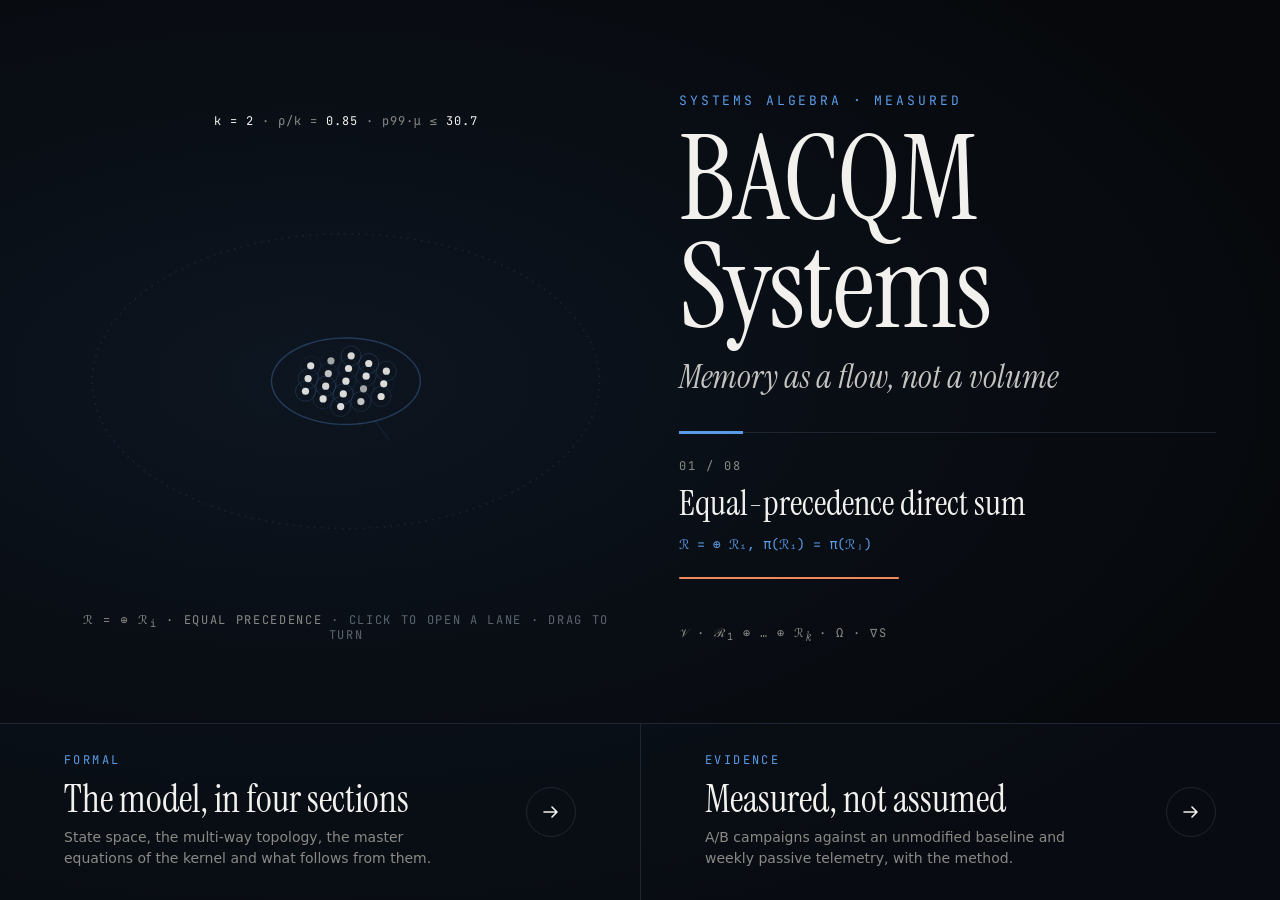
==== docs/index.html @ 31eeae19 "Site in docs/ on the BACQM-NRS3 template: living manifold, formal note, evidence Landing with the eq" ====
<!doctype html>
<html lang="en" data-theme="dark">
<head>
<meta charset="utf-8">
<meta name="viewport" content="width=device-width, initial-scale=1">
<title>BACQM Systems</title>
<meta name="description" content="Scale-invariant memory dynamics: an elastic domain split into equal-precedence collectors, a kernel control law with no fixed constants, and tail latency bounded by measurement.">
<meta name="theme-color" content="#06080b">
<link rel="icon" href="media/favicon.svg" type="image/svg+xml">
<meta property="og:type" content="website">
<meta property="og:site_name" content="BACQM Systems">
<meta property="og:title" content="BACQM Systems — scale-invariant memory dynamics">
<meta property="og:description" content="Equal-precedence collectors, a control law with no fixed constants, tail latency bounded by measurement.">
<meta property="og:url" content="https://naype888-cloud.github.io/bacqm-systems/">
<meta property="og:image" content="https://naype888-cloud.github.io/bacqm-systems/media/og.png">
<meta name="twitter:card" content="summary_large_image">
<link rel="preload" href="media/fonts/instrument-serif-latin-400-normal.woff2" as="font" type="font/woff2" crossorigin>
<link rel="stylesheet" href="shared/css/tokens.css">
<link rel="stylesheet" href="shared/css/landing.css?v=20261023">
<script>document.documentElement.classList.add("js")</script>
</head>
<body class="landing">
<main class="stage">
  <section class="hero" aria-labelledby="title">
    <figure class="scene">
      <canvas id="manifold" role="img" aria-label="The fast domain V at the centre; k collectors at equal angles around it; pages leave V in turn, one collector after the next, and drain into the outer dissipative ring."></canvas>
      <p class="readout" id="readout" aria-live="polite"></p>
      <noscript><img class="fallback" src="media/banner.svg" alt=""></noscript>
      <figcaption>ℛ = ⊕ ℛ<sub>i</sub> · equal precedence<span class="hint"> · click to open a lane · drag to turn</span></figcaption>
    </figure>

    <div class="copy">
      <p class="kicker">Systems algebra · measured</p>
      <h1 id="title">BACQM<br>Systems</h1>
      <p class="sub">Memory as a flow, not a volume</p>
      <div class="rule" aria-hidden="true"><span></span></div>

      <ol class="ticker" aria-label="The results">
        <li><a href="formal/#s2"><span class="n">01 / 08</span><span class="name">Equal-precedence direct sum</span><code>ℛ = ⊕ ℛᵢ,  π(ℛᵢ) = π(ℛⱼ)</code></a></li>
        <li><a href="formal/#s2"><span class="n">02 / 08</span><span class="name">Scale invariance</span><code>p99 · μ = ln 100 / (1 − ρ/k)</code></a></li>
        <li><a href="evidence/#ab"><span class="n">03 / 08</span><span class="name">Tail bound</span><code>p99 · p999 · max: −90 % … −99 %</code></a></li>
        <li><a href="evidence/#ab"><span class="n">04 / 08</span><span class="name">Declared trade-off</span><code>p50: +10.5 % … +13.8 %</code></a></li>
        <li><a href="formal/#s1"><span class="n">05 / 08</span><span class="name">Boundary of the fast domain</span><code>‖σ(t)‖ / C_V ≥ 0.9975</code></a></li>
        <li><a href="formal/#s3"><span class="n">06 / 08</span><span class="name">Asymmetric decoupling</span><code>𝔼[load_host] ≈ 0.19 … 0.21</code></a></li>
        <li><a href="formal/#s3"><span class="n">07 / 08</span><span class="name">Closed-loop dissipation</span><code>∂ₜE = P_in − ∇·J_S</code></a></li>
        <li><a href="evidence/#passive"><span class="n">08 / 08</span><span class="name">Non-invasive observation</span><code>2,582 passive samples</code></a></li>
      </ol>
      <div class="progress" aria-hidden="true"><span></span></div>

      <p class="spaces">𝒱 · ℛ<sub>1</sub> ⊕ … ⊕ ℛ<sub><span class="v">k</span></sub> · Ω · ∇S</p>
    </div>
  </section>

  <nav class="doors" aria-label="Choose a version">
    <a class="door" href="formal/">
      <span class="k">Formal</span>
      <span class="t">The model, in four sections</span>
      <span class="d">State space, the multi-way topology, the master equations of the kernel and what follows from them.</span>
      <span class="go" aria-hidden="true"></span>
    </a>
    <a class="door" href="evidence/">
      <span class="k">Evidence</span>
      <span class="t">Measured, not assumed</span>
      <span class="d">A/B campaigns against an unmodified baseline and weekly passive telemetry, with the method.</span>
      <span class="go" aria-hidden="true"></span>
    </a>
  </nav>
</main>
<script src="shared/js/manifold.js?v=20261023" defer></script>
</body>
</html>
---- docs/shared/css/tokens.css ----
/* Palette shared by the landing and the inner pages
   (the same tokens as BACQM-NRS3 and nava-robertson-schrodinger). */
:root {
  --bg: #f4f3ef; --panel: #ffffff; --ink: #0b0b0b; --ink2: #3b3a37; --muted: #67665f;
  --grid: #c9c7c0; --blue: #1f63b8; --orange: #eb6834; --green: #2f8f5b; --red: #d0343a; --violet: #7c5cd6;
  color-scheme: light;
}
@media (prefers-color-scheme: dark) {
  :root:not([data-theme="light"]) {
    --bg: #0f0f0e; --panel: #171716; --ink: #f2f1ee; --ink2: #c4c3bf; --muted: #8a8985;
    --grid: #2a2927; --blue: #5b9be6; --orange: #f08a5d; --green: #4fb37d; --red: #f0605f; --violet: #a48bf0;
    color-scheme: dark;
  }
}
:root[data-theme="dark"] {
  --bg: #0f0f0e; --panel: #171716; --ink: #f2f1ee; --ink2: #c4c3bf; --muted: #8a8985;
  --grid: #2a2927; --blue: #5b9be6; --orange: #f08a5d; --green: #4fb37d; --red: #f0605f; --violet: #a48bf0;
  color-scheme: dark;
}
body { margin: 0; background: var(--bg); color: var(--ink);
  font: 15px/1.5 system-ui, -apple-system, "Segoe UI", sans-serif; }
a { color: var(--blue); }
code { font: 0.86em/1.4 ui-monospace, "SFMono-Regular", Menlo, Consolas, monospace; }
:focus-visible { outline: 2px solid var(--blue); outline-offset: 2px; }
---- docs/shared/css/landing.css ----
/* Landing: the living manifold, the title, the results, the two doors.
   Serif for the mathematics, monospace for operators; blue is structure, warm is flow. */
@font-face { font-family: "Instrument Serif"; font-style: normal; font-weight: 400; font-display: swap;
  src: url("../../media/fonts/instrument-serif-latin-400-normal.woff2") format("woff2"); }
@font-face { font-family: "Instrument Serif"; font-style: italic; font-weight: 400; font-display: swap;
  src: url("../../media/fonts/instrument-serif-latin-400-italic.woff2") format("woff2"); }
@font-face { font-family: "JetBrains Mono"; font-style: normal; font-weight: 400; font-display: swap;
  src: url("../../media/fonts/jetbrains-mono-latin-400-normal.woff2") format("woff2"); }

body.landing {
  --night: #06080b; --dusk: #0d1520; --line: #1e2631; --warm: #f08a5d;
  --serif: "Instrument Serif", "Iowan Old Style", "Palatino Linotype", Georgia, serif;
  --mono: "JetBrains Mono", ui-monospace, "SFMono-Regular", Menlo, Consolas, monospace;
  --ease: cubic-bezier(.2, .8, .2, 1);
  min-height: 100vh; min-height: 100svh;
  background: radial-gradient(120% 90% at 24% 42%, var(--dusk), var(--night) 70%) fixed, var(--night);
  color: #f2f1ee; -webkit-font-smoothing: antialiased;
}
.landing ::selection { background: var(--warm); color: var(--night); }

.stage { min-height: 100vh; min-height: 100svh; display: grid; grid-template-rows: 1fr auto; }

/* ---- hero ---------------------------------------------------------------- */
.hero { display: grid; grid-template-columns: minmax(0, 1.05fr) minmax(0, 1fr); align-items: center;
  gap: clamp(16px, 4vw, 72px); padding: clamp(24px, 5vh, 64px) clamp(16px, 5vw, 88px) clamp(16px, 3vh, 40px);
  max-width: 1560px; width: 100%; margin: 0 auto; box-sizing: border-box; }

.scene { position: relative; margin: 0; aspect-ratio: 1 / 1; max-height: 72svh; width: 100%; justify-self: center; }
.scene canvas { position: absolute; inset: 0; width: 100%; height: 100%; display: block;
  cursor: grab; touch-action: pan-y; opacity: 0; transition: opacity 1.2s var(--ease); }
.scene canvas.ready { opacity: 1; }
.scene canvas:active { cursor: grabbing; }
.scene .fallback { position: absolute; inset: 0; width: 100%; height: 100%; object-fit: contain; }
.scene figcaption { position: absolute; left: 0; right: 0; bottom: 2%; text-align: center;
  font: 12px/1 var(--mono); letter-spacing: .14em; text-transform: uppercase; color: #8a8985; }
.scene .hint { color: #5d6470; }
.scene figcaption sub { text-transform: none; }
.scene .readout { position: absolute; left: 0; right: 0; top: 2%; text-align: center;
  font: 12px/1.5 var(--mono); letter-spacing: .08em; color: #8a8985; font-variant-numeric: tabular-nums; }
.scene .readout b { color: #f2f1ee; font-weight: 400; }
.scene .readout .hot { color: var(--warm); }
@media (hover: none) { .scene .hint { display: none; } }

.copy { min-width: 0; }
.kicker { margin: 0 0 clamp(10px, 2vh, 18px); font: 13px/1 var(--mono); letter-spacing: .22em;
  text-transform: uppercase; color: var(--blue); }
h1 { margin: 0; font: 400 clamp(3.4rem, 9.2vw, 8.6rem)/.92 var(--serif); letter-spacing: -.01em; color: #f2f1ee; }
h1 sup { font-size: .5em; vertical-align: .82em; margin-left: .04em; line-height: 0; }
.sub { margin: .5em 0 0; font: italic 400 clamp(1.35rem, 2.6vw, 2.6rem)/1.15 var(--serif); color: #c4c3bf; }

.rule { position: relative; height: 1px; background: var(--line); margin: clamp(22px, 4vh, 40px) 0 clamp(18px, 3vh, 28px); }
.rule span { position: absolute; left: 0; top: -1px; height: 3px; width: 64px; background: var(--blue); }

.ticker { list-style: none; margin: 0; padding: 0; display: grid; }
.ticker li { grid-area: 1 / 1; }
.ticker a { display: block; text-decoration: none; color: inherit; outline-offset: 6px; border-radius: 4px; }
.ticker .n { display: block; font: 12px/1 var(--mono); letter-spacing: .16em; color: #8a8985; }
.ticker .name { display: block; margin: .38em 0 .28em; font: 400 clamp(1.6rem, 2.7vw, 2.5rem)/1.1 var(--serif); color: #f2f1ee;
  transition: color .3s; }
.ticker code { font: clamp(12px, 1.05vw, 15px)/1.4 var(--mono); color: var(--blue); overflow-wrap: anywhere; }
.ticker a:hover .name, .ticker a:focus-visible .name { color: var(--warm); }

/* Without JavaScript the results are a plain list. */
html:not(.js) .ticker { gap: 14px; }
html:not(.js) .ticker li { grid-area: auto; }
html:not(.js) .ticker .name { font-size: 1.3rem; }
html:not(.js) .progress { display: none; }
.js .ticker li { opacity: 0; transform: translateY(10px); visibility: hidden;
  transition: opacity .55s var(--ease), transform .55s var(--ease), visibility 0s .55s; }
.js .ticker li.on { opacity: 1; transform: none; visibility: visible; transition-delay: 0s; }
.js .ticker li.off { transform: translateY(-6px); }

.progress { width: min(220px, 50%); height: 2px; border-radius: 2px; background: var(--line); margin-top: 22px; overflow: hidden; }
.progress span { display: block; height: 100%; width: 100%; background: var(--warm); transform-origin: left; transform: scaleX(0); }
.progress.run span { animation: fill var(--tick, 3s) linear forwards; }
.ticker:hover ~ .progress span, .ticker:focus-within ~ .progress span { animation-play-state: paused; }
@keyframes fill { to { transform: scaleX(1); } }

.spaces { margin: clamp(22px, 5vh, 52px) 0 0; font: 12px/1.6 var(--mono); letter-spacing: .12em;
  text-transform: uppercase; color: #8a8985; }
.spaces .v { text-transform: none; font-family: var(--serif); font-style: italic; font-size: 1.15em; letter-spacing: 0; }

/* entrance */
.js .kicker, .js h1, .js .sub, .js .rule, .js .ticker, .js .progress, .js .spaces, .js .doors {
  animation: rise 1s var(--ease) both; }
.js h1 { animation-delay: .15s; } .js .sub { animation-delay: .35s; } .js .rule { animation-delay: .5s; }
.js .ticker, .js .progress { animation-delay: .65s; } .js .spaces { animation-delay: .8s; } .js .doors { animation-delay: .95s; }
@keyframes rise { from { opacity: 0; transform: translateY(16px); } }

/* ---- doors --------------------------------------------------------------- */
.doors { display: grid; grid-template-columns: 1fr 1fr; border-top: 1px solid var(--line); }
.door { position: relative; display: grid; grid-template-columns: 1fr auto; grid-template-rows: auto auto auto; column-gap: 24px;
  padding: clamp(22px, 3.4vh, 36px) clamp(16px, 5vw, 88px); text-decoration: none; color: #f2f1ee;
  background: rgba(13, 21, 32, .35); overflow: hidden; isolation: isolate;
  transition: background .4s var(--ease); }
.door + .door { border-left: 1px solid var(--line); }
.door::before { content: ""; position: absolute; left: 0; top: -1px; height: 2px; width: 100%; background: var(--warm);
  transform: scaleX(0); transform-origin: left; transition: transform .6s var(--ease); }
.door .k { grid-column: 1; font: 12px/1 var(--mono); letter-spacing: .2em; text-transform: uppercase; color: var(--blue); }
.door .t { grid-column: 1; margin: .32em 0 .22em; font: 400 clamp(1.7rem, 3vw, 2.6rem)/1.05 var(--serif); }
.door .d { grid-column: 1; max-width: 44ch; font-size: 14px; line-height: 1.5; color: #8a8985; transition: color .4s; }
.door .go { grid-column: 2; grid-row: 1 / 4; align-self: center; width: 48px; height: 48px; border-radius: 50%;
  border: 1px solid var(--line); transition: border-color .4s, background .4s, transform .5s var(--ease);
  background: no-repeat center / 18px url("data:image/svg+xml,%3Csvg xmlns='http://www.w3.org/2000/svg' viewBox='0 0 18 18' fill='none' stroke='%23f2f1ee' stroke-width='1.6' stroke-linecap='round' stroke-linejoin='round'%3E%3Cpath d='M2 9h13M10 4l5 5-5 5'/%3E%3C/svg%3E"); }
.door:hover, .door:focus-visible { background: rgba(23, 34, 50, .6); outline: none; }
.door:hover::before, .door:focus-visible::before { transform: scaleX(1); }
.door:hover .d, .door:focus-visible .d { color: #c4c3bf; }
.door:hover .go, .door:focus-visible .go { border-color: var(--warm); background-color: rgba(240, 138, 93, .12); transform: translateX(6px); }
.door:focus-visible { box-shadow: inset 0 0 0 2px var(--blue); }

/* ---- small screens ------------------------------------------------------- */
@media (max-width: 860px) {
  .hero { grid-template-columns: 1fr; gap: 0; padding-top: 12px; }
  .scene { max-width: 520px; max-height: 56svh; }
  .copy { padding: 22px 0 8px; }
}
@media (max-width: 640px) {
  .doors { grid-template-columns: 1fr; }
  .door + .door { border-left: 0; border-top: 1px solid var(--line); }
  .door .go { width: 40px; height: 40px; }
}

@media (prefers-reduced-motion: reduce) {
  .landing *, .landing *::before { animation: none !important; transition: none !important; }
  .scene canvas { opacity: 1; }
}
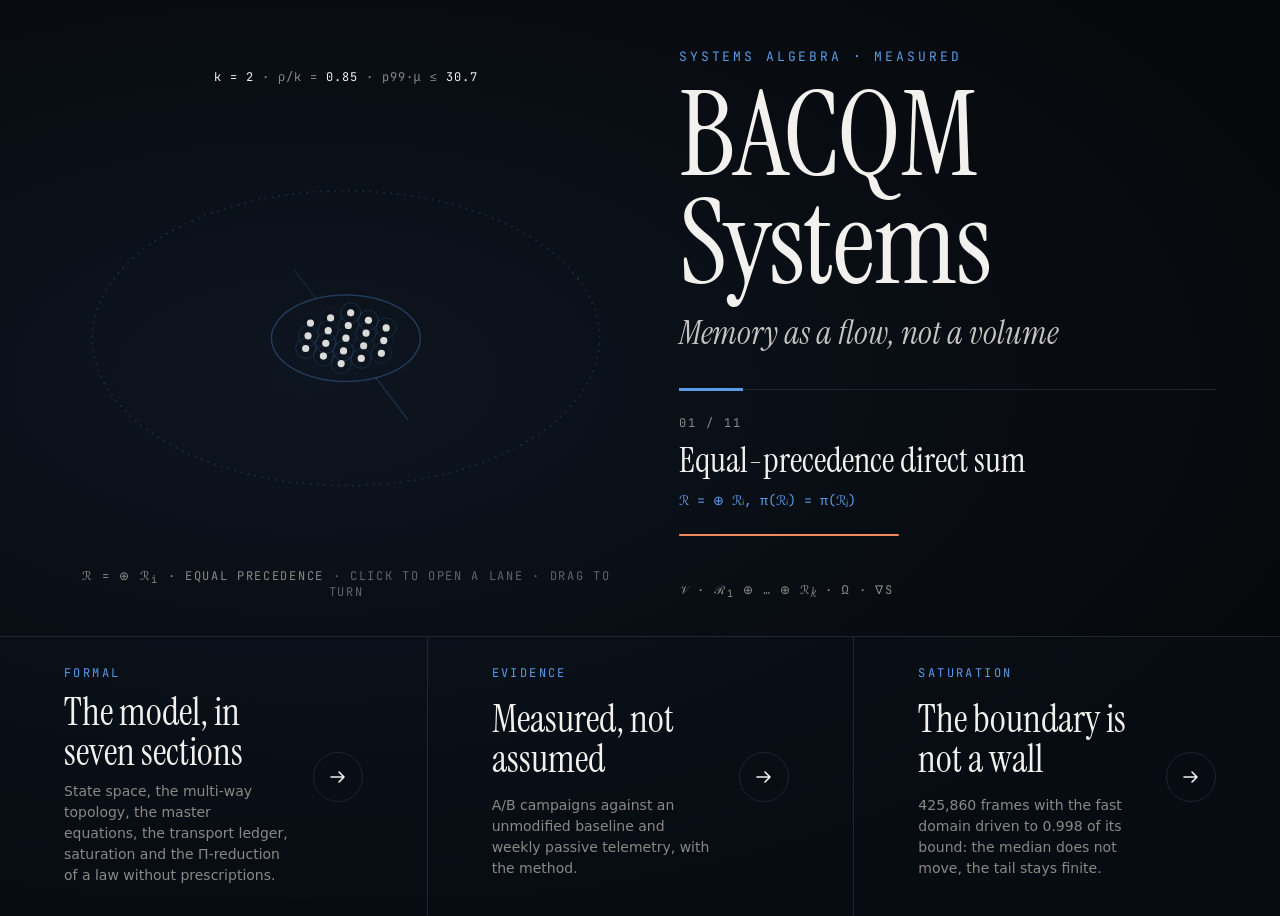
==== commit 43d38f1b: "Transport ledger, saturation without divergence and the Π-reduction Formal note §4–§7: transport ope" ====
--- a/docs/index.html
+++ b/docs/index.html
@@ -4,7 +4,7 @@
 <meta charset="utf-8">
 <meta name="viewport" content="width=device-width, initial-scale=1">
 <title>BACQM Systems</title>
-<meta name="description" content="Scale-invariant memory dynamics: an elastic domain split into equal-precedence collectors, a kernel control law with no fixed constants, and tail latency bounded by measurement.">
+<meta name="description" content="Scale-invariant memory dynamics: an elastic domain split into equal-precedence collectors, a kernel law without prescriptions of size, an exact transport ledger, and latency bounded at the boundary of the fast domain.">
 <meta name="theme-color" content="#06080b">
 <link rel="icon" href="media/favicon.svg" type="image/svg+xml">
 <meta property="og:type" content="website">
@@ -16,7 +16,7 @@
 <meta name="twitter:card" content="summary_large_image">
 <link rel="preload" href="media/fonts/instrument-serif-latin-400-normal.woff2" as="font" type="font/woff2" crossorigin>
 <link rel="stylesheet" href="shared/css/tokens.css">
-<link rel="stylesheet" href="shared/css/landing.css?v=20261023">
+<link rel="stylesheet" href="shared/css/landing.css?v=20261024">
 <script>document.documentElement.classList.add("js")</script>
 </head>
 <body class="landing">
@@ -36,14 +36,17 @@
       <div class="rule" aria-hidden="true"><span></span></div>
 
       <ol class="ticker" aria-label="The results">
-        <li><a href="formal/#s2"><span class="n">01 / 08</span><span class="name">Equal-precedence direct sum</span><code>ℛ = ⊕ ℛᵢ,  π(ℛᵢ) = π(ℛⱼ)</code></a></li>
-        <li><a href="formal/#s2"><span class="n">02 / 08</span><span class="name">Scale invariance</span><code>p99 · μ = ln 100 / (1 − ρ/k)</code></a></li>
-        <li><a href="evidence/#ab"><span class="n">03 / 08</span><span class="name">Tail bound</span><code>p99 · p999 · max: −90 % … −99 %</code></a></li>
-        <li><a href="evidence/#ab"><span class="n">04 / 08</span><span class="name">Declared trade-off</span><code>p50: +10.5 % … +13.8 %</code></a></li>
-        <li><a href="formal/#s1"><span class="n">05 / 08</span><span class="name">Boundary of the fast domain</span><code>‖σ(t)‖ / C_V ≥ 0.9975</code></a></li>
-        <li><a href="formal/#s3"><span class="n">06 / 08</span><span class="name">Asymmetric decoupling</span><code>𝔼[load_host] ≈ 0.19 … 0.21</code></a></li>
-        <li><a href="formal/#s3"><span class="n">07 / 08</span><span class="name">Closed-loop dissipation</span><code>∂ₜE = P_in − ∇·J_S</code></a></li>
-        <li><a href="evidence/#passive"><span class="n">08 / 08</span><span class="name">Non-invasive observation</span><code>2,582 passive samples</code></a></li>
+        <li><a href="formal/#s2"><span class="n">01 / 11</span><span class="name">Equal-precedence direct sum</span><code>ℛ = ⊕ ℛᵢ,  π(ℛᵢ) = π(ℛⱼ)</code></a></li>
+        <li><a href="formal/#s2"><span class="n">02 / 11</span><span class="name">Scale invariance</span><code>p99 · μ = ln 100 / (1 − ρ/k)</code></a></li>
+        <li><a href="formal/#s6"><span class="n">03 / 11</span><span class="name">Law without prescriptions</span><code>Φ(σ/C_V, ℓᵢ/C_R, ρ/k, P) = 0</code></a></li>
+        <li><a href="evidence/#ab"><span class="n">04 / 11</span><span class="name">Tail bound</span><code>p99 · p999 · max: −90 % … −99 %</code></a></li>
+        <li><a href="evidence/#ab"><span class="n">05 / 11</span><span class="name">Declared trade-off</span><code>p50: +10.5 % … +13.8 %</code></a></li>
+        <li><a href="formal/#s1"><span class="n">06 / 11</span><span class="name">Boundary of the fast domain</span><code>‖σ(t)‖ / C_V ≥ 0.9975</code></a></li>
+        <li><a href="evidence/#saturation"><span class="n">07 / 11</span><span class="name">Saturation without divergence</span><code>s ≥ 0.98:  q50 = 1.01 T₀,  q99 = 3.55 T₀</code></a></li>
+        <li><a href="formal/#s3"><span class="n">08 / 11</span><span class="name">Asymmetric decoupling</span><code>𝔼[load_host | duty ≥ 0.9] = 0.20</code></a></li>
+        <li><a href="evidence/#ledger"><span class="n">09 / 11</span><span class="name">Exact ledger</span><code>R = N + F,   Δ = F↑ = 4 / 1,260</code></a></li>
+        <li><a href="formal/#s3"><span class="n">10 / 11</span><span class="name">Closed-loop dissipation</span><code>∂ₜE = P_in − ∇·J_S</code></a></li>
+        <li><a href="evidence/#passive"><span class="n">11 / 11</span><span class="name">Non-invasive observation</span><code>2,582 passive samples</code></a></li>
       </ol>
       <div class="progress" aria-hidden="true"><span></span></div>
 
@@ -54,8 +57,8 @@
   <nav class="doors" aria-label="Choose a version">
     <a class="door" href="formal/">
       <span class="k">Formal</span>
-      <span class="t">The model, in four sections</span>
-      <span class="d">State space, the multi-way topology, the master equations of the kernel and what follows from them.</span>
+      <span class="t">The model, in seven sections</span>
+      <span class="d">State space, the multi-way topology, the master equations, the transport ledger, saturation and the Π-reduction of a law without prescriptions.</span>
       <span class="go" aria-hidden="true"></span>
     </a>
     <a class="door" href="evidence/">
@@ -64,8 +67,14 @@
       <span class="d">A/B campaigns against an unmodified baseline and weekly passive telemetry, with the method.</span>
       <span class="go" aria-hidden="true"></span>
     </a>
+    <a class="door" href="evidence/#saturation">
+      <span class="k">Saturation</span>
+      <span class="t">The boundary is not a wall</span>
+      <span class="d">425,860 frames with the fast domain driven to 0.998 of its bound: the median does not move, the tail stays finite.</span>
+      <span class="go" aria-hidden="true"></span>
+    </a>
   </nav>
 </main>
-<script src="shared/js/manifold.js?v=20261023" defer></script>
+<script src="shared/js/manifold.js?v=20261024" defer></script>
 </body>
 </html>
--- a/docs/shared/css/landing.css
+++ b/docs/shared/css/landing.css
@@ -1,4 +1,4 @@
-/* Landing: the living manifold, the title, the results, the two doors.
+/* Landing: the living manifold, the title, the results, the three doors.
    Serif for the mathematics, monospace for operators; blue is structure, warm is flow. */
 @font-face { font-family: "Instrument Serif"; font-style: normal; font-weight: 400; font-display: swap;
   src: url("../../media/fonts/instrument-serif-latin-400-normal.woff2") format("woff2"); }
@@ -88,7 +88,7 @@
 @keyframes rise { from { opacity: 0; transform: translateY(16px); } }
 
 /* ---- doors --------------------------------------------------------------- */
-.doors { display: grid; grid-template-columns: 1fr 1fr; border-top: 1px solid var(--line); }
+.doors { display: grid; grid-template-columns: repeat(3, 1fr); border-top: 1px solid var(--line); }
 .door { position: relative; display: grid; grid-template-columns: 1fr auto; grid-template-rows: auto auto auto; column-gap: 24px;
   padding: clamp(22px, 3.4vh, 36px) clamp(16px, 5vw, 88px); text-decoration: none; color: #f2f1ee;
   background: rgba(13, 21, 32, .35); overflow: hidden; isolation: isolate;
@@ -109,6 +109,10 @@
 .door:focus-visible { box-shadow: inset 0 0 0 2px var(--blue); }
 
 /* ---- small screens ------------------------------------------------------- */
+@media (max-width: 1100px) {
+  .door { padding-left: clamp(16px, 3vw, 40px); padding-right: clamp(16px, 3vw, 40px); }
+  .door .go { width: 40px; height: 40px; }
+}
 @media (max-width: 860px) {
   .hero { grid-template-columns: 1fr; gap: 0; padding-top: 12px; }
   .scene { max-width: 520px; max-height: 56svh; }
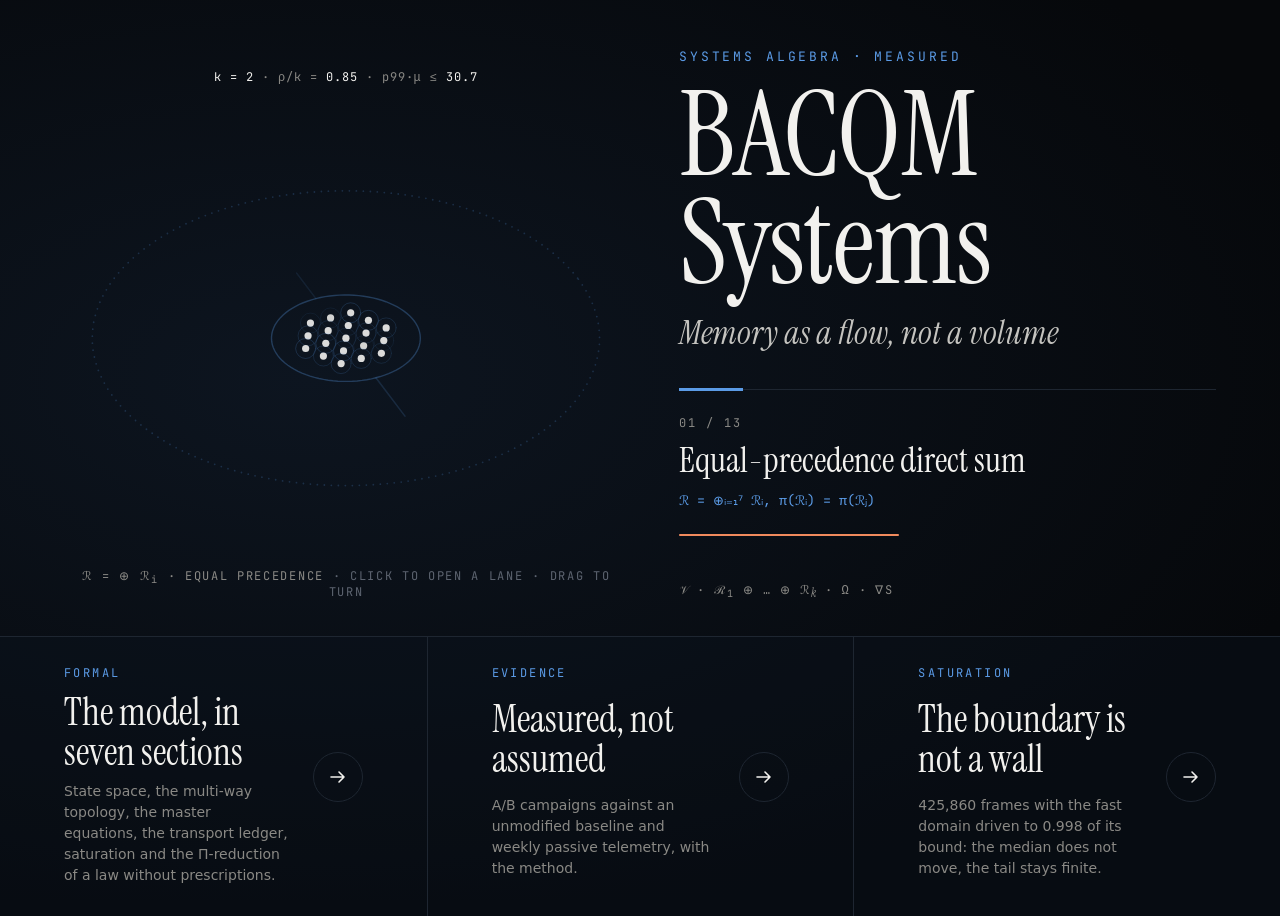
==== commit 1b8a7771: "docs(formal): robertson-schroedinger bounded eigenstate, 7-collector manifold and asymptotic saturat" ====
--- a/docs/index.html
+++ b/docs/index.html
@@ -36,17 +36,19 @@
       <div class="rule" aria-hidden="true"><span></span></div>
 
       <ol class="ticker" aria-label="The results">
-        <li><a href="formal/#s2"><span class="n">01 / 11</span><span class="name">Equal-precedence direct sum</span><code>ℛ = ⊕ ℛᵢ,  π(ℛᵢ) = π(ℛⱼ)</code></a></li>
-        <li><a href="formal/#s2"><span class="n">02 / 11</span><span class="name">Scale invariance</span><code>p99 · μ = ln 100 / (1 − ρ/k)</code></a></li>
-        <li><a href="formal/#s6"><span class="n">03 / 11</span><span class="name">Law without prescriptions</span><code>Φ(σ/C_V, ℓᵢ/C_R, ρ/k, P) = 0</code></a></li>
-        <li><a href="evidence/#ab"><span class="n">04 / 11</span><span class="name">Tail bound</span><code>p99 · p999 · max: −90 % … −99 %</code></a></li>
-        <li><a href="evidence/#ab"><span class="n">05 / 11</span><span class="name">Declared trade-off</span><code>p50: +10.5 % … +13.8 %</code></a></li>
-        <li><a href="formal/#s1"><span class="n">06 / 11</span><span class="name">Boundary of the fast domain</span><code>‖σ(t)‖ / C_V ≥ 0.9975</code></a></li>
-        <li><a href="evidence/#saturation"><span class="n">07 / 11</span><span class="name">Saturation without divergence</span><code>s ≥ 0.98:  q50 = 1.01 T₀,  q99 = 3.55 T₀</code></a></li>
-        <li><a href="formal/#s3"><span class="n">08 / 11</span><span class="name">Asymmetric decoupling</span><code>𝔼[load_host | duty ≥ 0.9] = 0.20</code></a></li>
-        <li><a href="evidence/#ledger"><span class="n">09 / 11</span><span class="name">Exact ledger</span><code>R = N + F,   Δ = F↑ = 4 / 1,260</code></a></li>
-        <li><a href="formal/#s3"><span class="n">10 / 11</span><span class="name">Closed-loop dissipation</span><code>∂ₜE = P_in − ∇·J_S</code></a></li>
-        <li><a href="evidence/#passive"><span class="n">11 / 11</span><span class="name">Non-invasive observation</span><code>2,582 passive samples</code></a></li>
+        <li><a href="formal/#s2"><span class="n">01 / 13</span><span class="name">Equal-precedence direct sum</span><code>ℛ = ⊕ᵢ₌₁⁷ ℛᵢ,  π(ℛᵢ) = π(ℛⱼ)</code></a></li>
+        <li><a href="formal/#s2"><span class="n">02 / 13</span><span class="name">Scale invariance</span><code>p99 · μ = ln 100 / (1 − ρ/k)</code></a></li>
+        <li><a href="formal/#s6"><span class="n">03 / 13</span><span class="name">Law without prescriptions</span><code>Φ(σ/C_V, ℓᵢ/C_R, ρ/k, P) = 0</code></a></li>
+        <li><a href="evidence/#ab"><span class="n">04 / 13</span><span class="name">Tail bound</span><code>p99 · p999 · max: −90 % … −99 %</code></a></li>
+        <li><a href="evidence/#ab"><span class="n">05 / 13</span><span class="name">Declared trade-off</span><code>p50: +10.5 % … +13.8 %</code></a></li>
+        <li><a href="formal/#s1"><span class="n">06 / 13</span><span class="name">Boundary of the fast domain</span><code>‖σ(t)‖ / C_V ≥ 0.9975</code></a></li>
+        <li><a href="evidence/#saturation"><span class="n">07 / 13</span><span class="name">Saturation without divergence</span><code>s ≥ 0.98:  q50 = 1.01 T₀,  q99 = 3.55 T₀</code></a></li>
+        <li><a href="formal/#s3"><span class="n">08 / 13</span><span class="name">Asymmetric decoupling</span><code>𝔼[load_host | duty ≥ 0.9] = 0.20</code></a></li>
+        <li><a href="evidence/#ledger"><span class="n">09 / 13</span><span class="name">Exact ledger</span><code>R = N + F,   Δ = F↑ = 4 / 1,260</code></a></li>
+        <li><a href="formal/#s3"><span class="n">10 / 13</span><span class="name">Closed-loop dissipation</span><code>∂ₜE = P_in − ∇·J_S</code></a></li>
+        <li><a href="evidence/#passive"><span class="n">11 / 13</span><span class="name">Non-invasive observation</span><code>2,582 passive samples</code></a></li>
+        <li><a href="formal/#s3"><span class="n">12 / 13</span><span class="name">Uncertainty-bounded control</span><code>non-commutative lower bound</code></a></li>
+        <li><a href="evidence/#extreme"><span class="n">13 / 13</span><span class="name">Extreme allocation invariance</span><code>p50 ∈ [1, 12] µs @ load = 9.25,  p_swpout → 0</code></a></li>
       </ol>
       <div class="progress" aria-hidden="true"><span></span></div>
 
